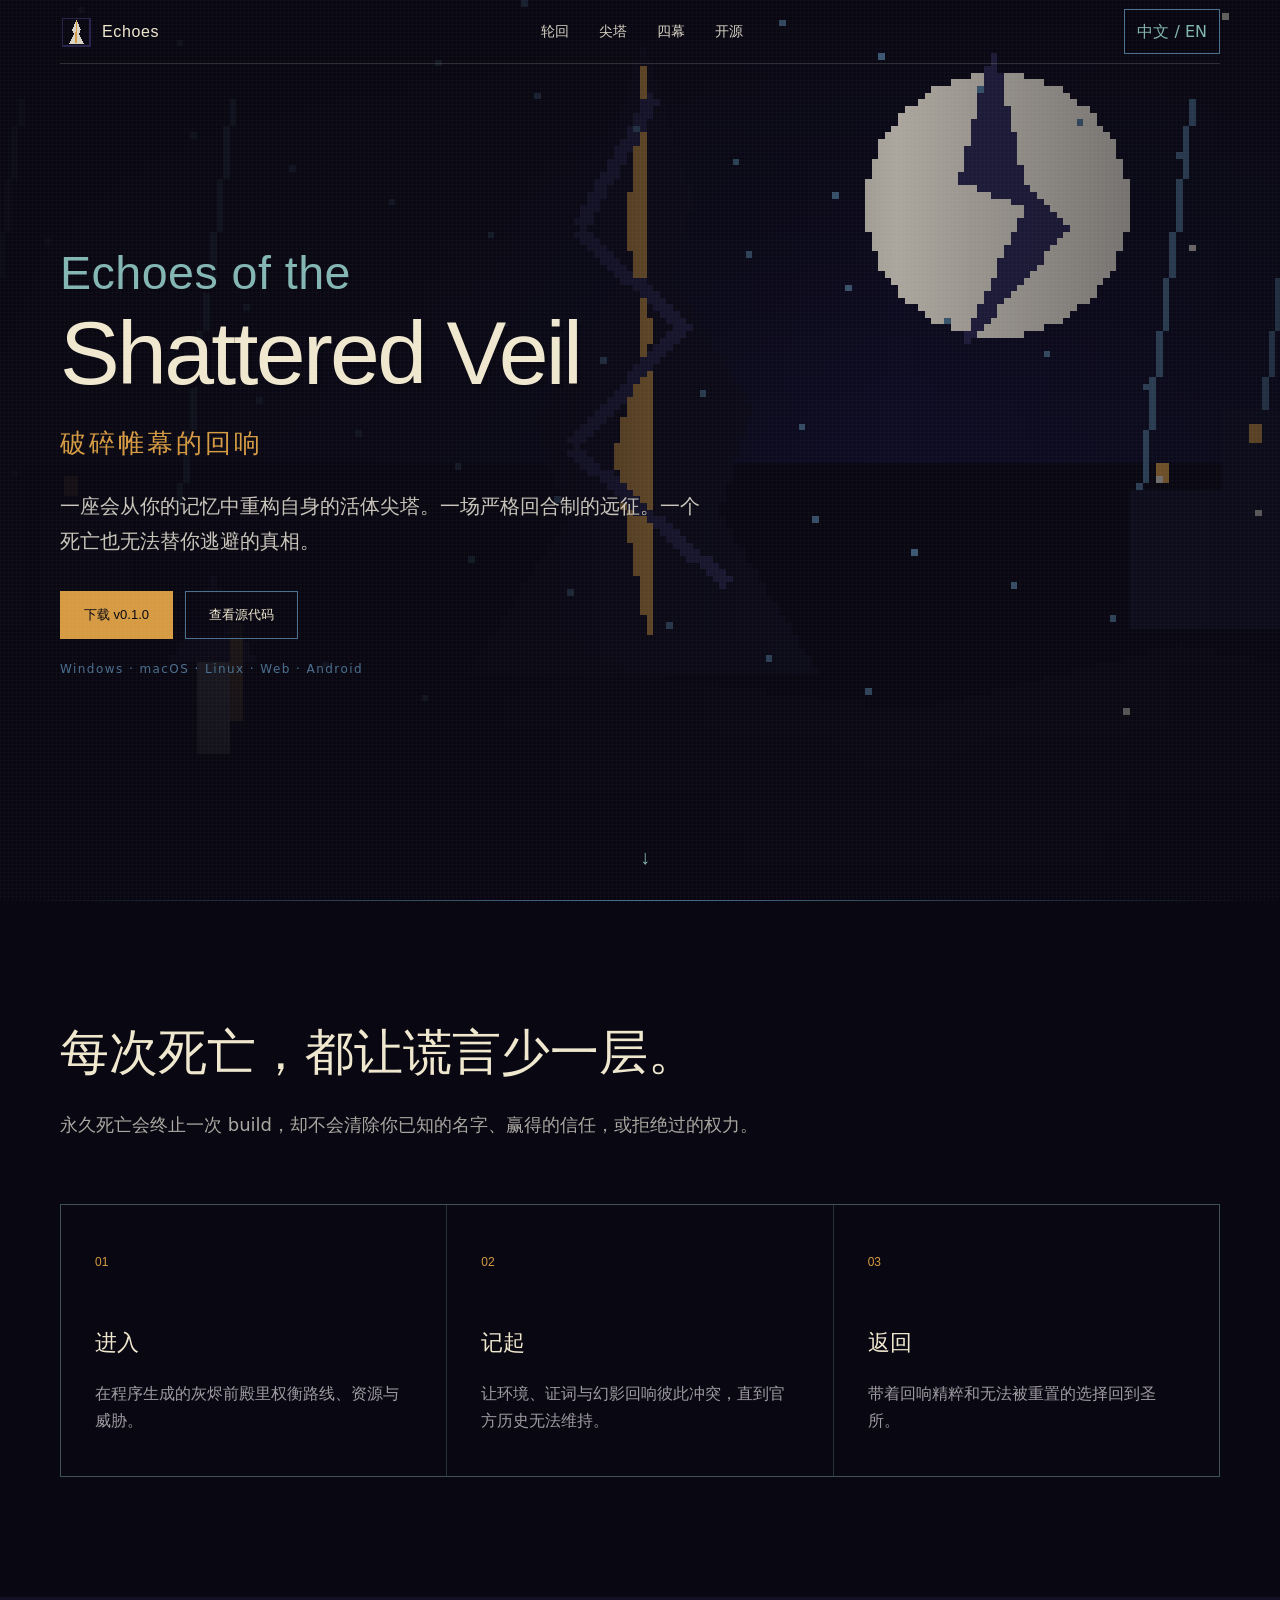
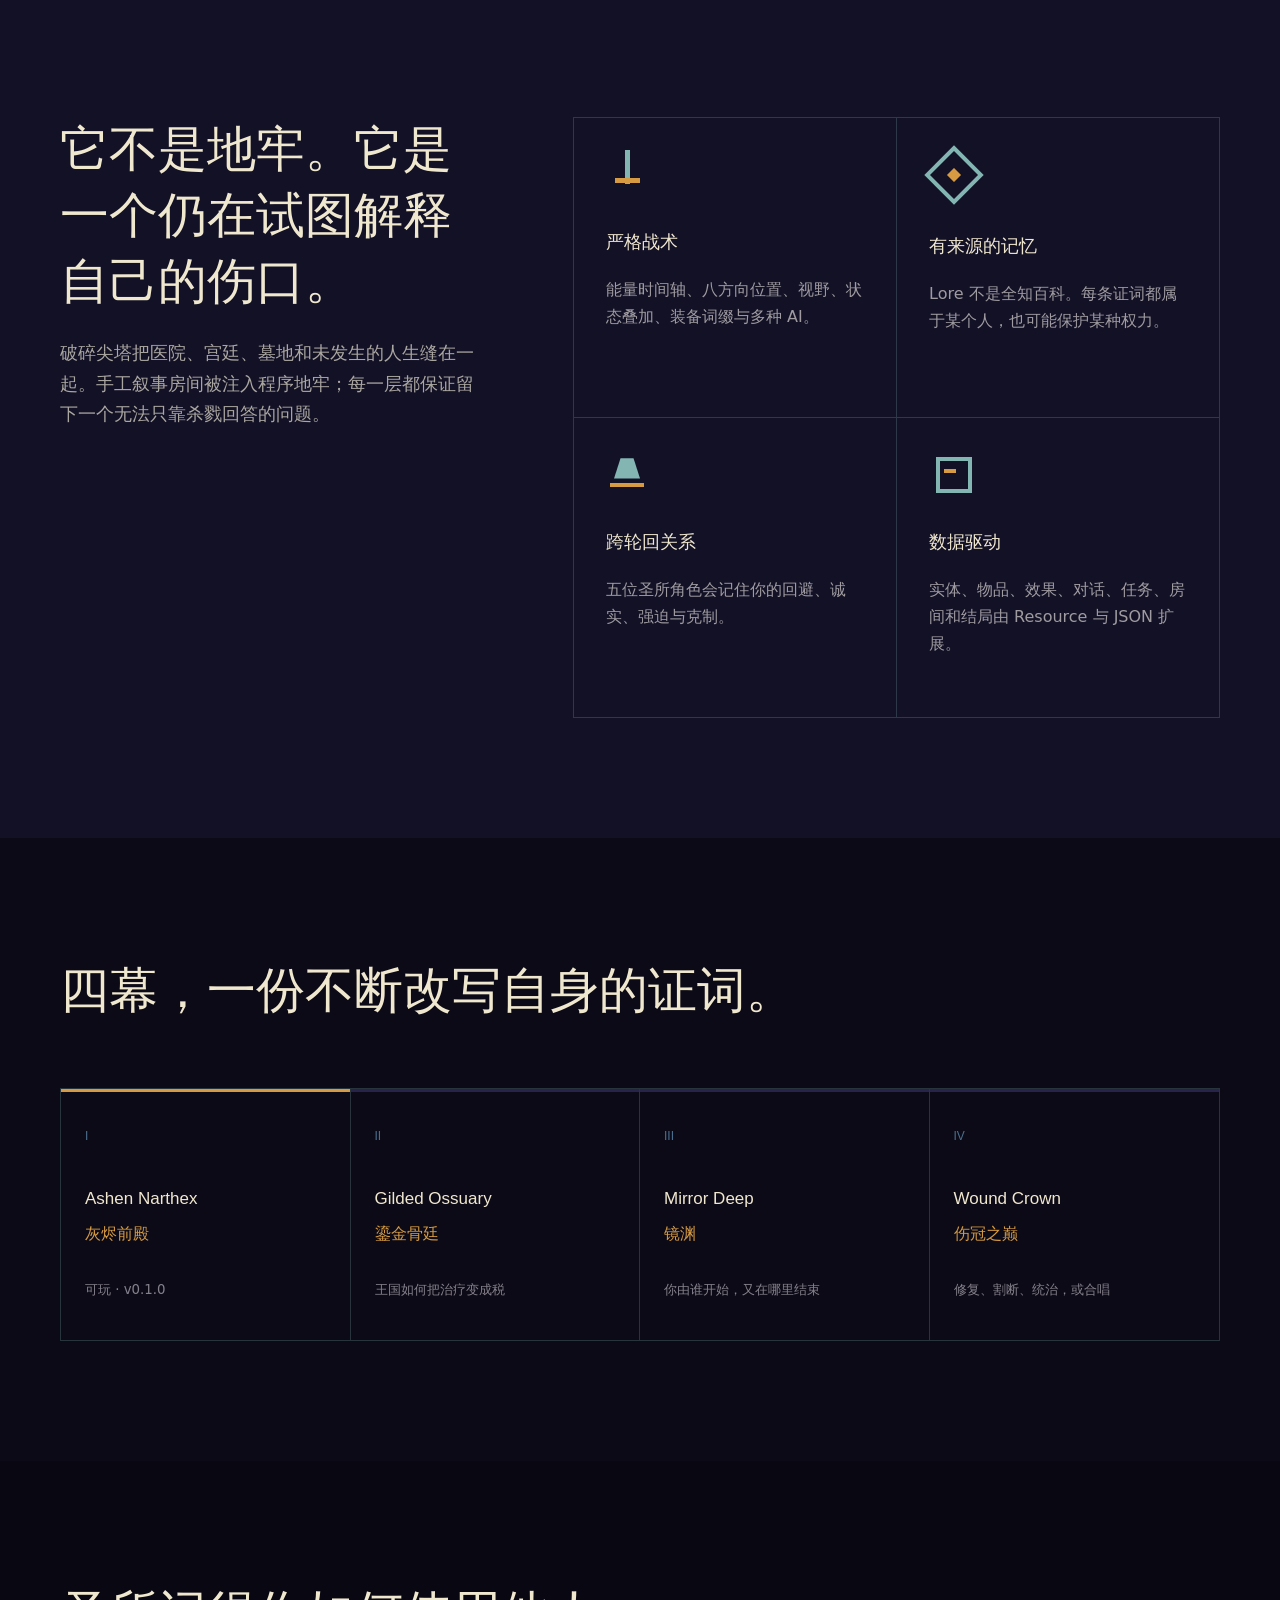
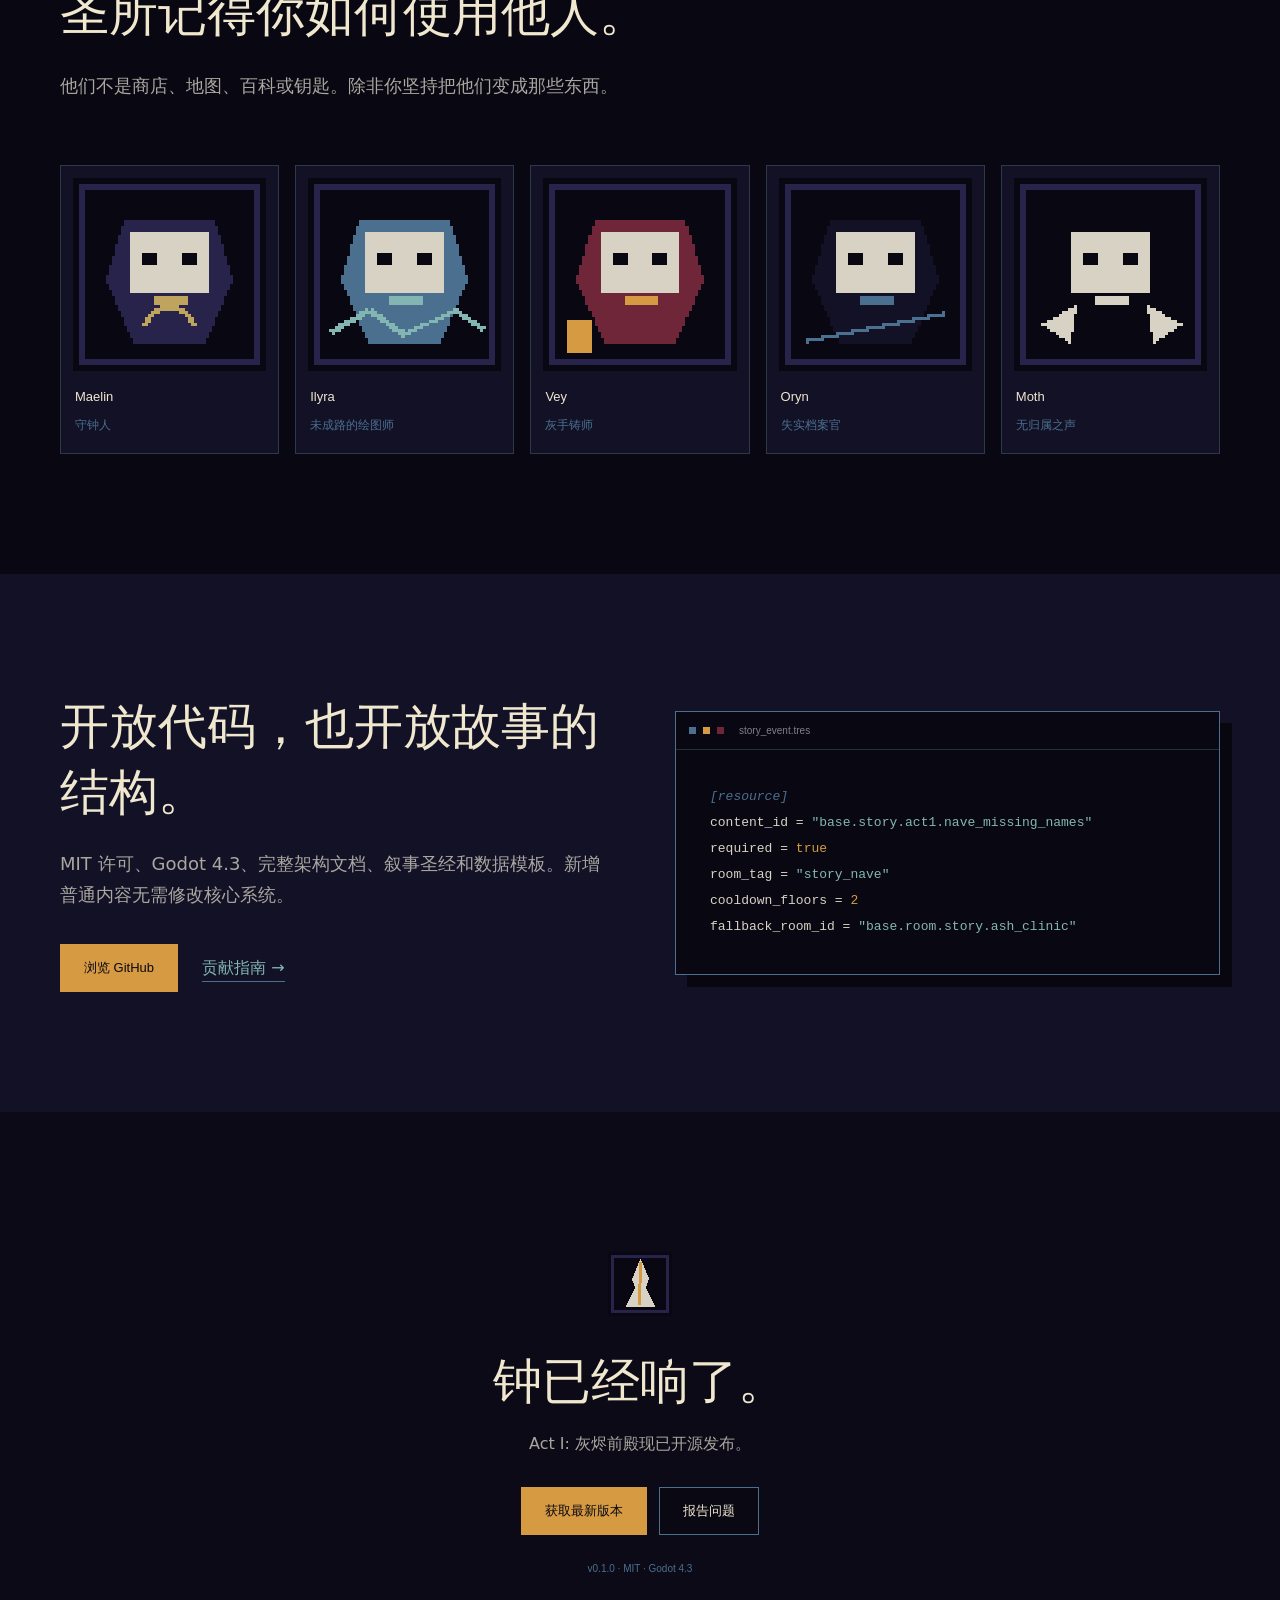
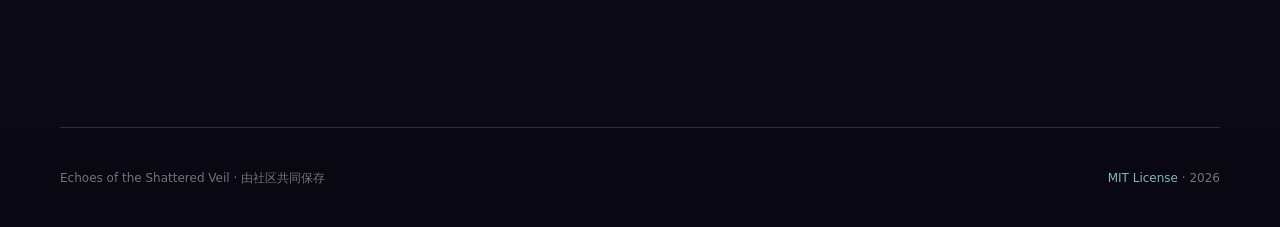
==== site/index.html @ bda32d93 "feat: add bilingual promotional GitHub Pages site" ====
<!doctype html>
<html lang="zh-CN">
<head>
  <meta charset="utf-8">
  <meta name="viewport" content="width=device-width, initial-scale=1">
  <meta name="theme-color" content="#090812">
  <meta name="description" content="Echoes of the Shattered Veil is an open-source bilingual narrative roguelike built with Godot 4.3.">
  <meta property="og:title" content="Echoes of the Shattered Veil">
  <meta property="og:description" content="Descend. Remember. Choose who owns the truth.">
  <meta property="og:image" content="assets/shattered_spire_panorama.png">
  <meta property="og:type" content="website">
  <title>Echoes of the Shattered Veil · 破碎帷幕的回响</title>
  <link rel="icon" href="assets/game_icon.png">
  <link rel="stylesheet" href="styles.css">
  <script defer src="site.js"></script>
</head>
<body>
  <a class="skip-link" href="#main" data-zh="跳到主要内容" data-en="Skip to content">跳到主要内容</a>
  <header class="site-header">
    <a class="brand" href="#top" aria-label="Echoes of the Shattered Veil home">
      <img src="assets/game_icon.png" width="32" height="32" alt="">
      <span>Echoes</span>
    </a>
    <nav aria-label="Primary navigation">
      <a href="#loop" data-zh="轮回" data-en="The loop">轮回</a>
      <a href="#world" data-zh="尖塔" data-en="The Spire">尖塔</a>
      <a href="#roadmap" data-zh="四幕" data-en="Four Acts">四幕</a>
      <a href="#open-source" data-zh="开源" data-en="Open source">开源</a>
    </nav>
    <button class="language-toggle" type="button" aria-label="Switch language">中文 / EN</button>
  </header>

  <main id="main">
    <section class="hero" id="top">
      <div class="hero-art" aria-hidden="true">
        <img src="assets/shattered_spire_panorama.png" alt="" width="960" height="544">
      </div>
      <div class="hero-shade"></div>
      <div class="hero-content">
        <h1><span>Echoes of the</span> Shattered Veil</h1>
        <p class="chinese-title">破碎帷幕的回响</p>
        <p class="hero-copy" data-zh="一座会从你的记忆中重构自身的活体尖塔。一场严格回合制的远征。一个死亡也无法替你逃避的真相。" data-en="A living tower rebuilt from your memories. A strict turn-based descent. A truth even death cannot let you escape.">一座会从你的记忆中重构自身的活体尖塔。一场严格回合制的远征。一个死亡也无法替你逃避的真相。</p>
        <div class="hero-actions">
          <a class="button primary" href="https://github.com/emptysuns/echoes-of-the-shattered-veil/releases/latest" data-zh="下载 v0.1.0" data-en="Download v0.1.0">下载 v0.1.0</a>
          <a class="button secondary" href="https://github.com/emptysuns/echoes-of-the-shattered-veil" data-zh="查看源代码" data-en="View source">查看源代码</a>
        </div>
        <p class="platforms" data-zh="Windows · macOS · Linux · Web · Android" data-en="Windows · macOS · Linux · Web · Android">Windows · macOS · Linux · Web · Android</p>
      </div>
      <a class="scroll-cue" href="#loop" aria-label="Continue to The Loop">↓</a>
    </section>

    <section class="loop section" id="loop">
      <div class="section-heading">
        <h2 data-zh="每次死亡，都让谎言少一层。" data-en="Every death leaves the lie one layer thinner.">每次死亡，都让谎言少一层。</h2>
        <p data-zh="永久死亡会终止一次 build，却不会清除你已知的名字、赢得的信任，或拒绝过的权力。" data-en="Permadeath ends a build—not the names you learned, the trust you earned, or the power you refused.">永久死亡会终止一次 build，却不会清除你已知的名字、赢得的信任，或拒绝过的权力。</p>
      </div>
      <ol class="loop-steps">
        <li><span class="step-number">01</span><h3 data-zh="进入" data-en="Descend">进入</h3><p data-zh="在程序生成的灰烬前殿里权衡路线、资源与威胁。" data-en="Read routes, resources, and threats across a procedural Ashen Narthex.">在程序生成的灰烬前殿里权衡路线、资源与威胁。</p></li>
        <li><span class="step-number">02</span><h3 data-zh="记起" data-en="Remember">记起</h3><p data-zh="让环境、证词与幻影回响彼此冲突，直到官方历史无法维持。" data-en="Set places, testimony, and Phantom Echoes against one another until the official history breaks.">让环境、证词与幻影回响彼此冲突，直到官方历史无法维持。</p></li>
        <li><span class="step-number">03</span><h3 data-zh="返回" data-en="Return">返回</h3><p data-zh="带着回响精粹和无法被重置的选择回到圣所。" data-en="Return to the Sanctum with Echo Essence—and choices no reset can erase.">带着回响精粹和无法被重置的选择回到圣所。</p></li>
      </ol>
    </section>

    <section class="world section" id="world">
      <div class="world-copy">
        <h2 data-zh="它不是地牢。它是一个仍在试图解释自己的伤口。" data-en="It is not a dungeon. It is a wound still trying to explain itself.">它不是地牢。它是一个仍在试图解释自己的伤口。</h2>
        <p data-zh="破碎尖塔把医院、宫廷、墓地和未发生的人生缝在一起。手工叙事房间被注入程序地牢；每一层都保证留下一个无法只靠杀戮回答的问题。" data-en="The Shattered Spire stitches clinics, palaces, graves, and unlived lives together. Handcrafted story rooms enter procedural floors; every level leaves a question violence alone cannot answer.">破碎尖塔把医院、宫廷、墓地和未发生的人生缝在一起。手工叙事房间被注入程序地牢；每一层都保证留下一个无法只靠杀戮回答的问题。</p>
      </div>
      <div class="feature-grid">
        <article><div class="feature-icon blade"></div><h3 data-zh="严格战术" data-en="Strict tactics">严格战术</h3><p data-zh="能量时间轴、八方向位置、视野、状态叠加、装备词缀与多种 AI。" data-en="Energy timeline, eight-way positioning, FOV, stacked statuses, affixes, and distinct AI.">能量时间轴、八方向位置、视野、状态叠加、装备词缀与多种 AI。</p></article>
        <article><div class="feature-icon eye"></div><h3 data-zh="有来源的记忆" data-en="Situated memory">有来源的记忆</h3><p data-zh="Lore 不是全知百科。每条证词都属于某个人，也可能保护某种权力。" data-en="Lore is never omniscient. Every testimony belongs to someone—and may protect a form of power.">Lore 不是全知百科。每条证词都属于某个人，也可能保护某种权力。</p></article>
        <article><div class="feature-icon bell"></div><h3 data-zh="跨轮回关系" data-en="Relationships across death">跨轮回关系</h3><p data-zh="五位圣所角色会记住你的回避、诚实、强迫与克制。" data-en="Five Sanctum characters remember your evasions, honesty, coercion, and restraint.">五位圣所角色会记住你的回避、诚实、强迫与克制。</p></article>
        <article><div class="feature-icon code"></div><h3 data-zh="数据驱动" data-en="Data driven">数据驱动</h3><p data-zh="实体、物品、效果、对话、任务、房间和结局由 Resource 与 JSON 扩展。" data-en="Entities, items, effects, dialogue, quests, rooms, and endings extend through Resources and JSON.">实体、物品、效果、对话、任务、房间和结局由 Resource 与 JSON 扩展。</p></article>
      </div>
    </section>

    <section class="roadmap section" id="roadmap">
      <div class="section-heading narrow">
        <h2 data-zh="四幕，一份不断改写自身的证词。" data-en="Four Acts. One testimony that keeps revising itself.">四幕，一份不断改写自身的证词。</h2>
      </div>
      <div class="acts">
        <article class="active"><span>I</span><h3>Ashen Narthex</h3><p>灰烬前殿</p><small data-zh="可玩 · v0.1.0" data-en="Playable · v0.1.0">可玩 · v0.1.0</small></article>
        <article><span>II</span><h3>Gilded Ossuary</h3><p>鎏金骨廷</p><small data-zh="王国如何把治疗变成税" data-en="When healing became a tax">王国如何把治疗变成税</small></article>
        <article><span>III</span><h3>Mirror Deep</h3><p>镜渊</p><small data-zh="你由谁开始，又在哪里结束" data-en="Where your source ends—and you begin">你由谁开始，又在哪里结束</small></article>
        <article><span>IV</span><h3>Wound Crown</h3><p>伤冠之巅</p><small data-zh="修复、割断、统治，或合唱" data-en="Mend, sever, rule, or become a chorus">修复、割断、统治，或合唱</small></article>
      </div>
    </section>

    <section class="cast section" aria-labelledby="cast-title">
      <div class="section-heading narrow">
        <h2 id="cast-title" data-zh="圣所记得你如何使用他人。" data-en="The Sanctum remembers how you used people.">圣所记得你如何使用他人。</h2>
        <p data-zh="他们不是商店、地图、百科或钥匙。除非你坚持把他们变成那些东西。" data-en="They are not a shop, a map, a codex, or a key—unless you insist on making them one.">他们不是商店、地图、百科或钥匙。除非你坚持把他们变成那些东西。</p>
      </div>
      <div class="portraits">
        <figure><img src="assets/maelin.png" width="128" height="128" alt="Maelin pixel portrait"><figcaption>Maelin<small>守钟人</small></figcaption></figure>
        <figure><img src="assets/ilyra.png" width="128" height="128" alt="Ilyra pixel portrait"><figcaption>Ilyra<small>未成路的绘图师</small></figcaption></figure>
        <figure><img src="assets/vey.png" width="128" height="128" alt="Vey Ashhand pixel portrait"><figcaption>Vey<small>灰手铸师</small></figcaption></figure>
        <figure><img src="assets/oryn.png" width="128" height="128" alt="Sister Oryn pixel portrait"><figcaption>Oryn<small>失实档案官</small></figcaption></figure>
        <figure><img src="assets/moth.png" width="128" height="128" alt="Moth pixel portrait"><figcaption>Moth<small>无归属之声</small></figcaption></figure>
      </div>
    </section>

    <section class="open-source section" id="open-source">
      <div class="source-panel">
        <div>
          <h2 data-zh="开放代码，也开放故事的结构。" data-en="Open code. Open story architecture.">开放代码，也开放故事的结构。</h2>
          <p data-zh="MIT 许可、Godot 4.3、完整架构文档、叙事圣经和数据模板。新增普通内容无需修改核心系统。" data-en="MIT licensed. Godot 4.3. Complete architecture, narrative bible, and data templates. Ordinary content additions require no core-system edits.">MIT 许可、Godot 4.3、完整架构文档、叙事圣经和数据模板。新增普通内容无需修改核心系统。</p>
        </div>
        <div class="source-actions">
          <a class="button primary" href="https://github.com/emptysuns/echoes-of-the-shattered-veil" data-zh="浏览 GitHub" data-en="Explore GitHub">浏览 GitHub</a>
          <a class="text-link" href="https://github.com/emptysuns/echoes-of-the-shattered-veil/blob/main/CONTRIBUTING.md" data-zh="贡献指南 →" data-en="Contribution guide →">贡献指南 →</a>
        </div>
      </div>
      <div class="code-window" aria-label="Example data resource">
        <div class="window-bar"><span></span><span></span><span></span><b>story_event.tres</b></div>
        <pre><code><i>[resource]</i>
content_id = <em>"base.story.act1.nave_missing_names"</em>
required = <strong>true</strong>
room_tag = <em>"story_nave"</em>
cooldown_floors = <strong>2</strong>
fallback_room_id = <em>"base.room.story.ash_clinic"</em></code></pre>
      </div>
    </section>

    <section class="download section">
      <img src="assets/game_icon.png" width="64" height="64" alt="">
      <h2 data-zh="钟已经响了。" data-en="The bell has already rung.">钟已经响了。</h2>
      <p data-zh="Act I: 灰烬前殿现已开源发布。" data-en="Act I: Ashen Narthex is available now as an open-source release.">Act I: 灰烬前殿现已开源发布。</p>
      <div class="hero-actions centered">
        <a class="button primary" href="https://github.com/emptysuns/echoes-of-the-shattered-veil/releases/latest" data-zh="获取最新版本" data-en="Get the latest release">获取最新版本</a>
        <a class="button secondary" href="https://github.com/emptysuns/echoes-of-the-shattered-veil/issues" data-zh="报告问题" data-en="Report an issue">报告问题</a>
      </div>
      <p class="release-status" aria-live="polite">v0.1.0 · MIT · Godot 4.3</p>
    </section>
  </main>

  <footer>
    <p>Echoes of the Shattered Veil · <span data-zh="由社区共同保存" data-en="kept in memory by its community">由社区共同保存</span></p>
    <p><a href="https://github.com/emptysuns/echoes-of-the-shattered-veil/blob/main/LICENSE">MIT License</a> · <span class="year">2026</span></p>
  </footer>
</body>
</html>
---- site/styles.css ----
@font-face{font-family:ArkPixel;src:url('assets/ark-pixel-12px.ttf') format('truetype');font-display:swap}
:root{--ink:#090812;--deep:#121126;--violet:#27234a;--blue:#4b6f8f;--cyan:#83b6b3;--ash:#d8d2c4;--bone:#f0e7cf;--amber:#d59a42;--blood:#6f2638;--line:rgba(131,182,179,.24);--max:1160px;--pixel:ArkPixel,"Noto Sans SC",sans-serif}
*{box-sizing:border-box}html{scroll-behavior:smooth;background:var(--ink)}body{margin:0;color:var(--ash);background:var(--ink);font-family:system-ui,-apple-system,"Segoe UI","Noto Sans SC",sans-serif;line-height:1.7;overflow-x:hidden}body:before{content:"";position:fixed;inset:0;pointer-events:none;z-index:20;background-image:linear-gradient(rgba(255,255,255,.018) 1px,transparent 1px),linear-gradient(90deg,rgba(255,255,255,.018) 1px,transparent 1px);background-size:4px 4px;mix-blend-mode:screen}.skip-link{position:fixed;left:12px;top:-60px;z-index:100;background:var(--amber);color:var(--ink);padding:10px 16px}.skip-link:focus{top:12px}a{color:inherit;text-decoration:none}button,a{font:inherit}.site-header{height:64px;position:absolute;z-index:10;top:0;left:50%;transform:translateX(-50%);width:min(calc(100% - 48px),var(--max));display:flex;align-items:center;justify-content:space-between;border-bottom:1px solid rgba(216,210,196,.18)}.brand{display:flex;align-items:center;gap:10px;font-family:var(--pixel);font-size:16px;letter-spacing:.04em;color:var(--bone)}.brand img{image-rendering:pixelated}.site-header nav{display:flex;gap:30px;font-size:14px}.site-header nav a{color:var(--ash);transition:color .15s}.site-header nav a:hover,.site-header nav a:focus-visible{color:var(--cyan)}.language-toggle{border:1px solid var(--blue);background:rgba(9,8,18,.65);color:var(--cyan);padding:8px 12px;cursor:pointer}.language-toggle:hover,.language-toggle:focus-visible{border-color:var(--amber);color:var(--bone)}
.hero{min-height:760px;height:100svh;max-height:980px;position:relative;display:grid;align-items:center;overflow:hidden;background:var(--ink)}.hero-art,.hero-shade{position:absolute;inset:0}.hero-art img{width:100%;height:100%;object-fit:cover;image-rendering:pixelated}.hero-shade{background:linear-gradient(90deg,rgba(9,8,18,.97) 0%,rgba(9,8,18,.84) 38%,rgba(9,8,18,.22) 70%,rgba(9,8,18,.64) 100%),linear-gradient(0deg,var(--ink) 0%,transparent 30%)}.hero-content{position:relative;z-index:2;width:min(calc(100% - 48px),var(--max));margin:40px auto 0}.hero h1{font-family:var(--pixel);font-weight:400;font-size:clamp(42px,7vw,90px);line-height:1.05;max-width:870px;color:var(--bone);margin:0;letter-spacing:-.03em;text-shadow:4px 4px 0 var(--ink)}.hero h1 span{display:block;color:var(--cyan);font-size:.52em;letter-spacing:.01em;margin-bottom:8px}.chinese-title{font-family:var(--pixel);font-size:clamp(18px,2vw,28px);color:var(--amber);letter-spacing:.12em;margin:22px 0}.hero-copy{font-size:clamp(17px,1.6vw,22px);line-height:1.7;max-width:650px;color:#c8c4ba;margin:24px 0 32px}.hero-actions{display:flex;flex-wrap:wrap;gap:12px}.button{display:inline-flex;min-height:48px;align-items:center;justify-content:center;padding:0 23px;border:1px solid var(--blue);font-family:var(--pixel);font-size:13px;transition:transform .15s,background .15s,color .15s}.button:hover,.button:focus-visible{transform:translate(-2px,-2px);box-shadow:3px 3px 0 var(--blue)}.button.primary{background:var(--amber);border-color:var(--amber);color:var(--ink)}.button.secondary{background:rgba(9,8,18,.72);color:var(--bone)}.platforms{font-size:12px;letter-spacing:.12em;color:var(--blue);margin-top:20px}.scroll-cue{position:absolute;z-index:3;bottom:26px;left:50%;color:var(--cyan);font-family:var(--pixel);font-size:20px;animation:bob 1.7s steps(2,end) infinite}@keyframes bob{50%{transform:translateY(7px)}}
.section{padding:120px max(24px,calc((100% - var(--max))/2));position:relative}.section-heading{max-width:850px;margin-bottom:64px}.section-heading.narrow{max-width:760px}.section-heading h2,.world-copy h2,.source-panel h2,.download h2{font-family:var(--pixel);font-weight:400;color:var(--bone);font-size:clamp(27px,3.8vw,50px);line-height:1.35;margin:0 0 24px}.section-heading p,.world-copy p,.source-panel p{font-size:18px;color:#aaa6a0;max-width:720px}.loop{background:var(--ink)}.loop:before{content:"";position:absolute;left:0;top:0;width:100%;height:1px;background:linear-gradient(90deg,transparent,var(--blue),transparent)}.loop-steps{list-style:none;margin:0;padding:0;display:grid;grid-template-columns:repeat(3,1fr);gap:1px;background:var(--line);border:1px solid var(--line)}.loop-steps li{background:var(--ink);padding:42px 34px;min-height:270px}.step-number{font-family:var(--pixel);font-size:12px;color:var(--amber)}.loop-steps h3,.feature-grid h3{font-family:var(--pixel);font-weight:400;color:var(--bone);font-size:22px;margin:50px 0 18px}.loop-steps p,.feature-grid p{color:#9f9ba0;margin:0}.world{background:var(--deep);display:grid;grid-template-columns:.85fr 1.3fr;gap:90px;align-items:start}.world-copy{position:sticky;top:100px}.feature-grid{display:grid;grid-template-columns:1fr 1fr;border-top:1px solid var(--line);border-left:1px solid var(--line)}.feature-grid article{min-height:300px;padding:32px;border-right:1px solid var(--line);border-bottom:1px solid var(--line)}.feature-grid h3{margin-top:35px;font-size:18px}.feature-icon{width:42px;height:42px;position:relative;image-rendering:pixelated}.feature-icon:before,.feature-icon:after{content:"";position:absolute;background:var(--cyan)}.feature-icon.blade:before{width:5px;height:34px;left:19px;top:0}.feature-icon.blade:after{width:25px;height:5px;left:9px;top:28px;background:var(--amber)}.feature-icon.eye{border:4px solid var(--cyan);transform:rotate(45deg);margin:4px}.feature-icon.eye:before{width:10px;height:10px;left:12px;top:12px;background:var(--amber)}.feature-icon.bell:before{width:26px;height:24px;left:8px;top:8px;clip-path:polygon(25% 0,75% 0,100% 85%,0 85%)}.feature-icon.bell:after{width:34px;height:4px;left:4px;top:33px;background:var(--amber)}.feature-icon.code:before{width:28px;height:28px;left:7px;top:7px;border:4px solid var(--cyan);background:transparent}.feature-icon.code:after{width:12px;height:4px;left:15px;top:19px;background:var(--amber)}
.roadmap{background:#0c0a16}.acts{display:grid;grid-template-columns:repeat(4,1fr);border:1px solid var(--line)}.acts article{padding:32px 24px 38px;min-height:230px;border-right:1px solid var(--line);position:relative}.acts article:last-child{border-right:0}.acts article:before{content:"";position:absolute;left:0;right:0;top:0;height:3px;background:var(--violet)}.acts article.active:before{background:var(--amber)}.acts span{font-family:var(--pixel);color:var(--blue);font-size:12px}.acts h3{font-family:var(--pixel);font-weight:400;font-size:17px;line-height:1.5;color:var(--bone);margin:38px 0 8px}.acts p{color:var(--amber);margin:0 0 28px}.acts small{color:#85818c;line-height:1.6}.cast{background:var(--ink)}.portraits{display:grid;grid-template-columns:repeat(5,1fr);gap:16px}.portraits figure{margin:0;border:1px solid var(--line);background:var(--deep);padding:12px;transition:transform .15s,border-color .15s}.portraits figure:hover{transform:translateY(-5px);border-color:var(--amber)}.portraits img{width:100%;height:auto;display:block;image-rendering:pixelated}.portraits figcaption{font-family:var(--pixel);font-size:13px;color:var(--bone);padding:15px 2px 5px}.portraits small{display:block;font-family:system-ui,sans-serif;color:var(--blue);margin-top:7px;font-size:12px}.open-source{background:var(--deep);display:grid;grid-template-columns:1fr 1fr;gap:70px;align-items:center}.source-panel p{max-width:560px}.source-actions{display:flex;align-items:center;gap:24px;margin-top:34px}.text-link{color:var(--cyan);border-bottom:1px solid var(--blue)}.code-window{border:1px solid var(--blue);background:var(--ink);box-shadow:12px 12px 0 #080710;overflow:hidden}.window-bar{height:38px;border-bottom:1px solid var(--line);display:flex;align-items:center;gap:7px;padding:0 13px}.window-bar span{width:7px;height:7px;background:var(--blue)}.window-bar span:nth-child(2){background:var(--amber)}.window-bar span:nth-child(3){background:var(--blood)}.window-bar b{font-family:var(--pixel);font-size:10px;font-weight:400;margin-left:8px;color:#827f8b}.code-window pre{margin:0;padding:34px;overflow:auto;font-size:13px;line-height:2;color:var(--ash)}.code-window i{color:var(--blue)}.code-window em{color:var(--cyan);font-style:normal}.code-window strong{color:var(--amber);font-weight:400}.download{text-align:center;background:#0c0a16;padding-top:140px;padding-bottom:140px}.download img{image-rendering:pixelated;margin-bottom:24px}.download h2{margin-bottom:12px}.download>p{color:#a9a59f}.hero-actions.centered{justify-content:center;margin-top:30px}.release-status{font-family:var(--pixel);font-size:10px;color:var(--blue)!important;margin-top:25px}footer{width:min(calc(100% - 48px),var(--max));margin:auto;min-height:100px;border-top:1px solid var(--line);display:flex;align-items:center;justify-content:space-between;color:#74717b;font-size:12px}footer a{color:var(--cyan)}
@media(max-width:850px){.site-header{width:calc(100% - 28px)}.site-header nav{display:none}.hero{min-height:700px}.hero-content{width:calc(100% - 36px)}.hero h1{font-size:44px}.hero-shade{background:linear-gradient(90deg,rgba(9,8,18,.96),rgba(9,8,18,.58)),linear-gradient(0deg,var(--ink),transparent 45%)}.section{padding:88px 20px}.loop-steps{grid-template-columns:1fr}.loop-steps li{min-height:210px}.loop-steps h3{margin-top:28px}.world,.open-source{grid-template-columns:1fr;gap:55px}.world-copy{position:static}.acts{grid-template-columns:1fr 1fr}.acts article:nth-child(2){border-right:0}.acts article:nth-child(-n+2){border-bottom:1px solid var(--line)}.portraits{grid-template-columns:repeat(2,1fr)}.portraits figure:last-child{grid-column:1/-1;max-width:240px}.source-actions{align-items:flex-start;flex-direction:column}.code-window pre{padding:22px;font-size:11px}footer{padding:25px 0;align-items:flex-start;gap:15px;flex-direction:column}}
@media(max-width:520px){.site-header{height:56px}.brand span{font-size:13px}.language-toggle{font-size:12px}.hero{min-height:680px}.hero h1{font-size:34px}.hero h1 span{font-size:.48em}.hero-copy{font-size:16px}.hero-actions{flex-direction:column;align-items:stretch}.button{width:100%}.section-heading h2,.world-copy h2,.source-panel h2,.download h2{font-size:25px}.feature-grid{grid-template-columns:1fr}.feature-grid article{min-height:230px}.acts{grid-template-columns:1fr}.acts article{border-right:0!important;border-bottom:1px solid var(--line)}.portraits{gap:8px}.portraits figure{padding:7px}.open-source{padding-left:14px;padding-right:14px}.source-panel{padding:0 6px}footer{width:calc(100% - 32px)}}
@media(prefers-reduced-motion:reduce){html{scroll-behavior:auto}.scroll-cue{animation:none}.button,.portraits figure{transition:none}}
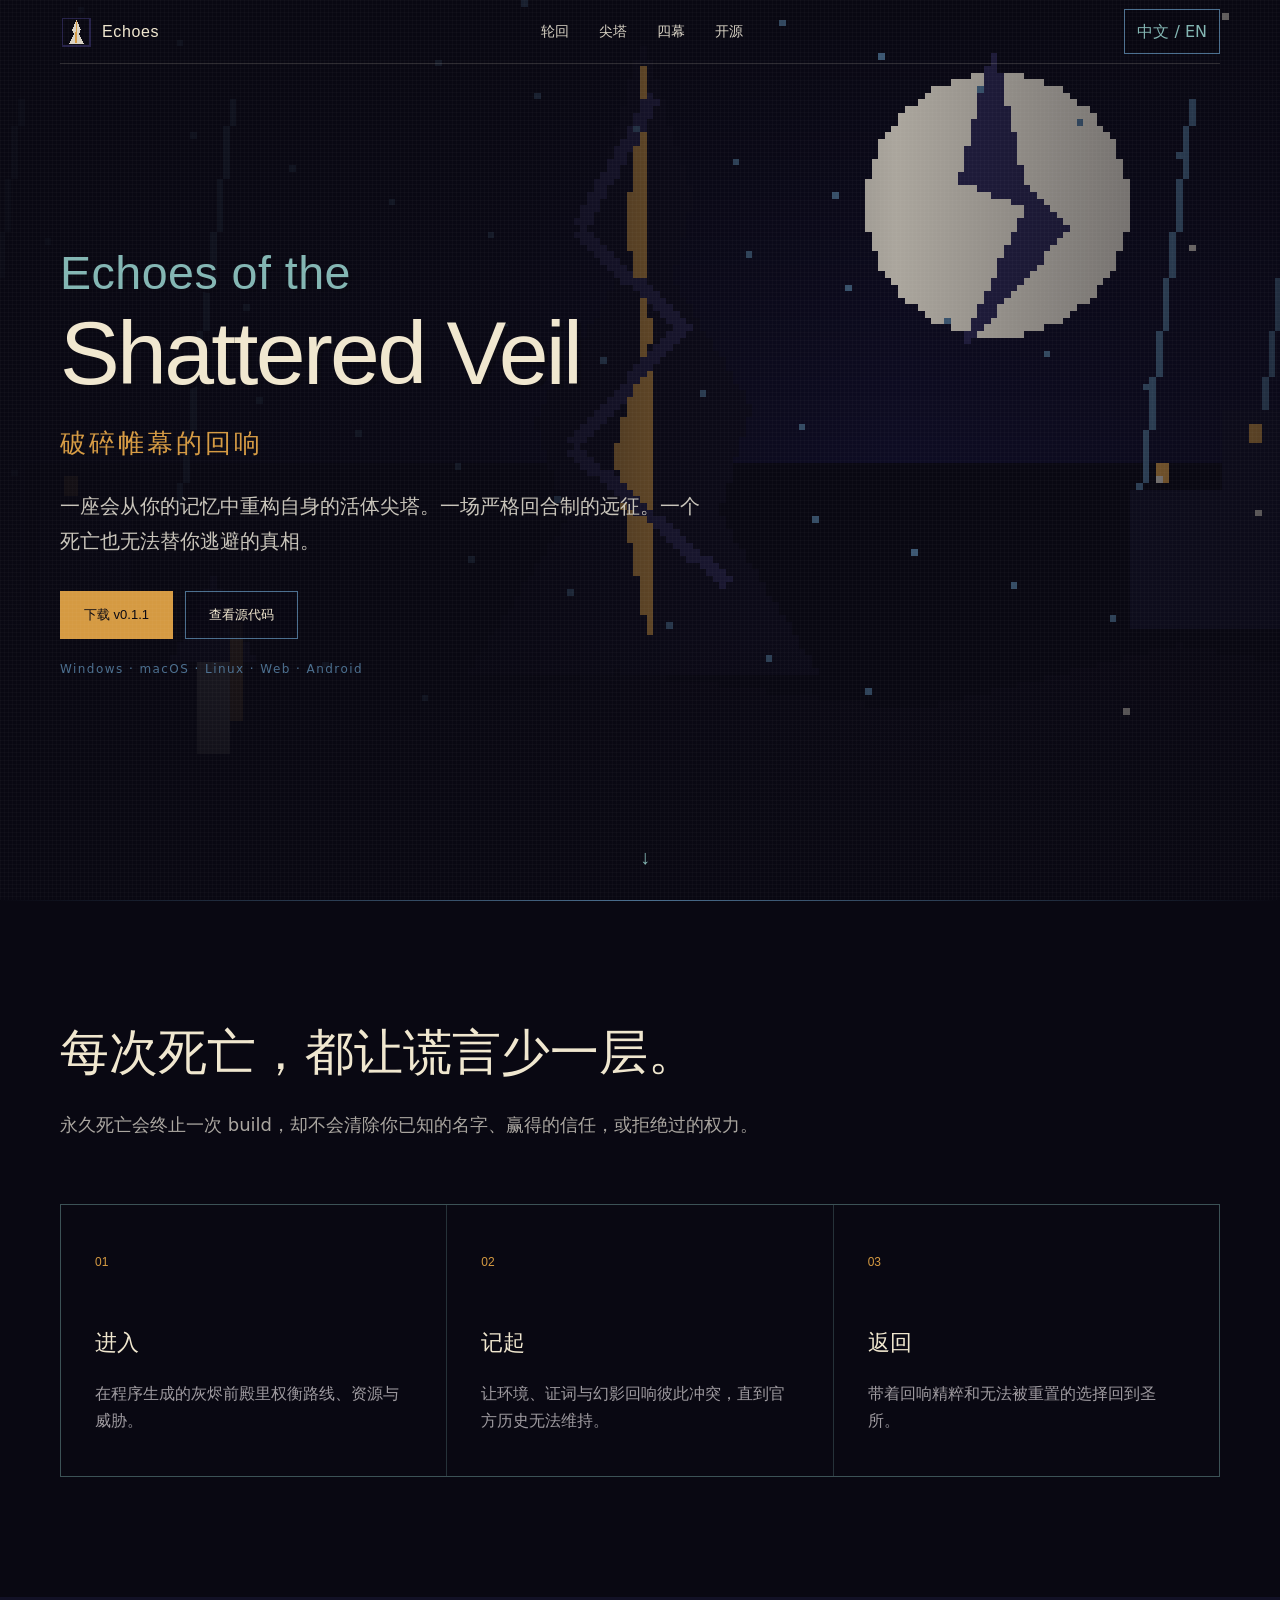
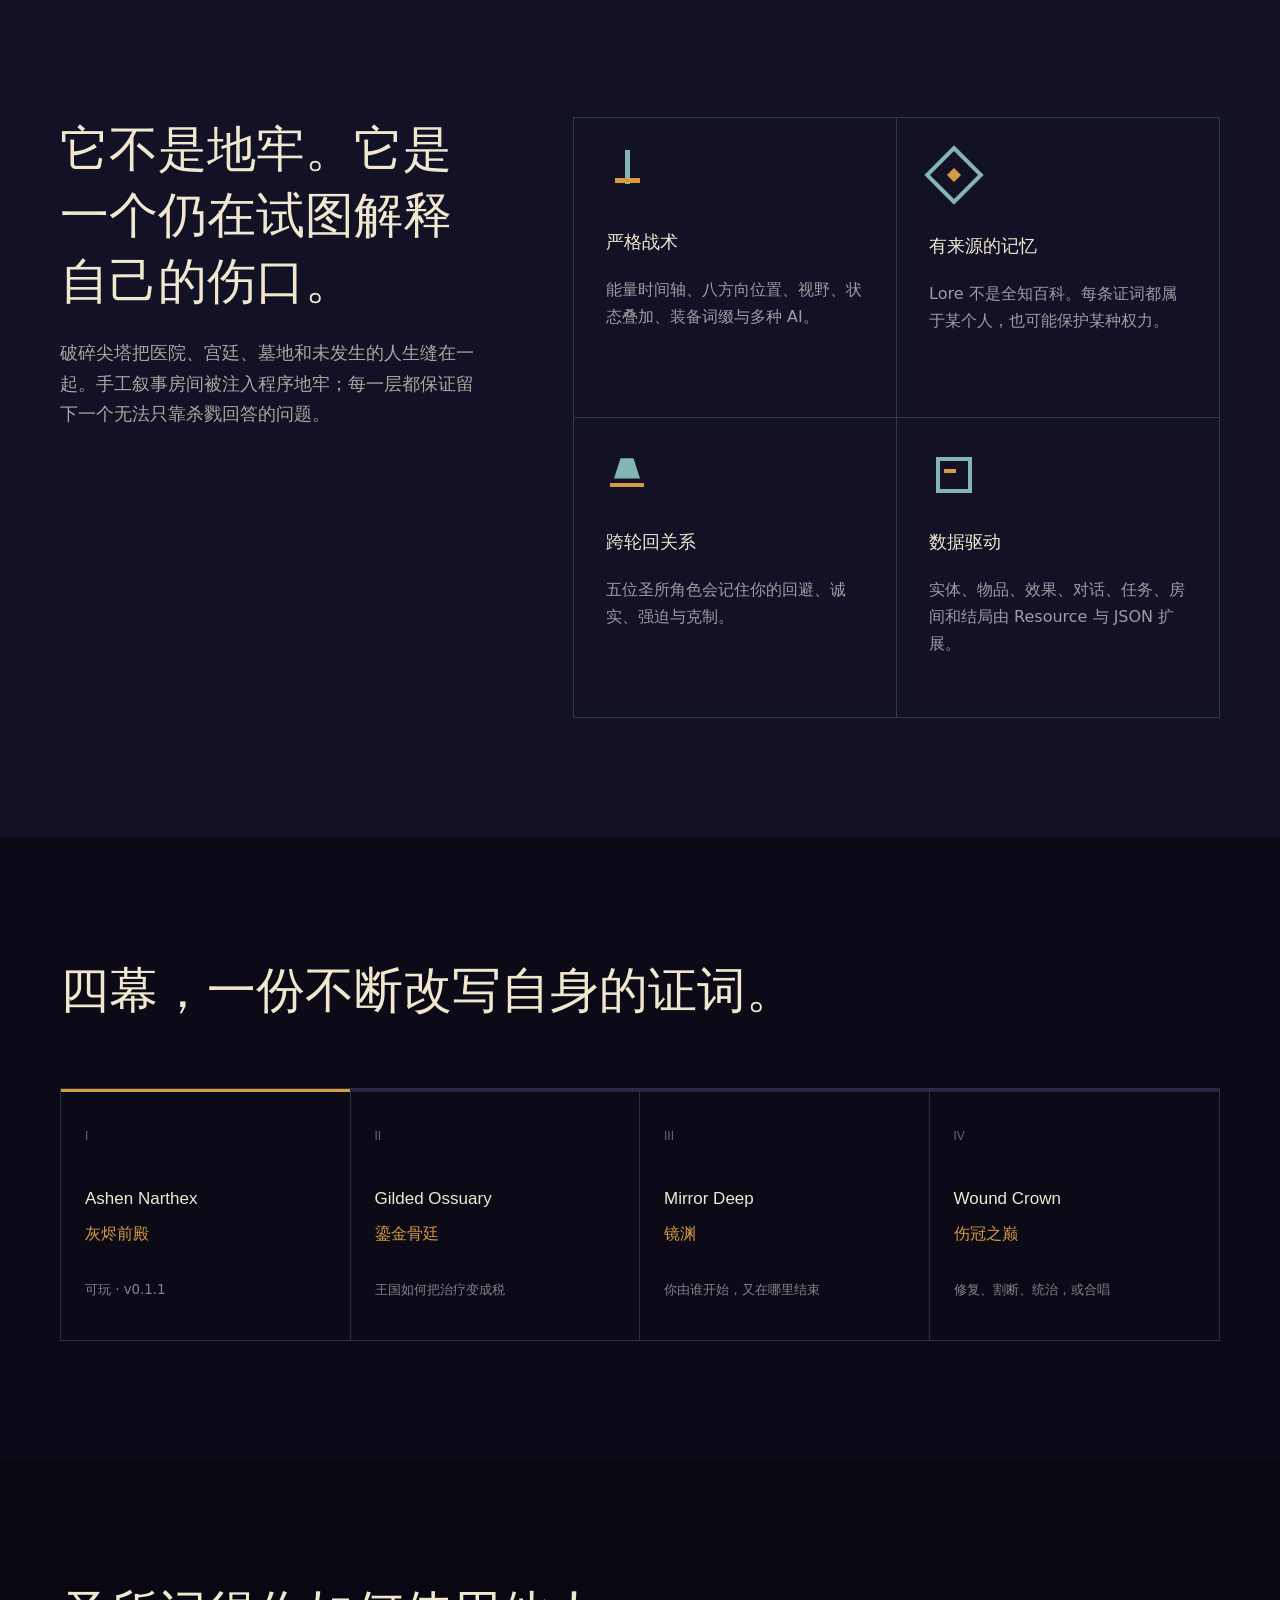
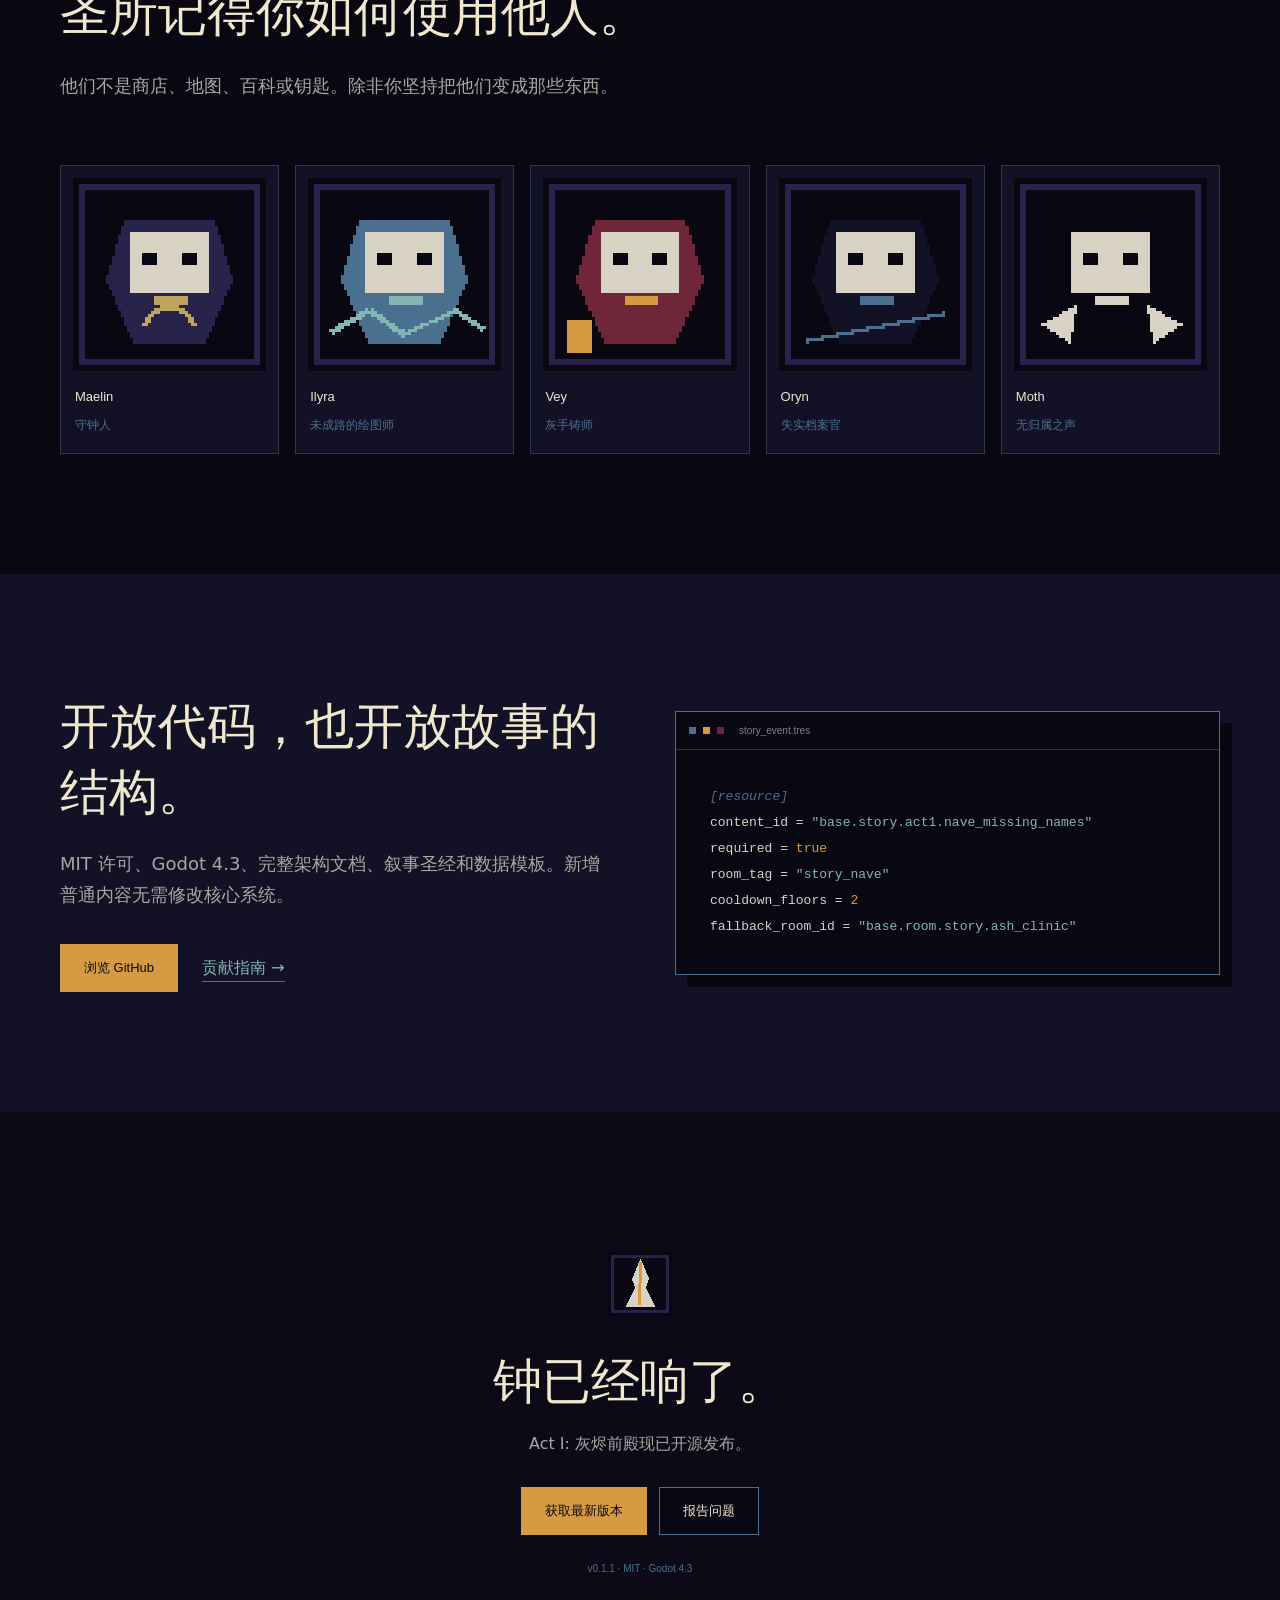
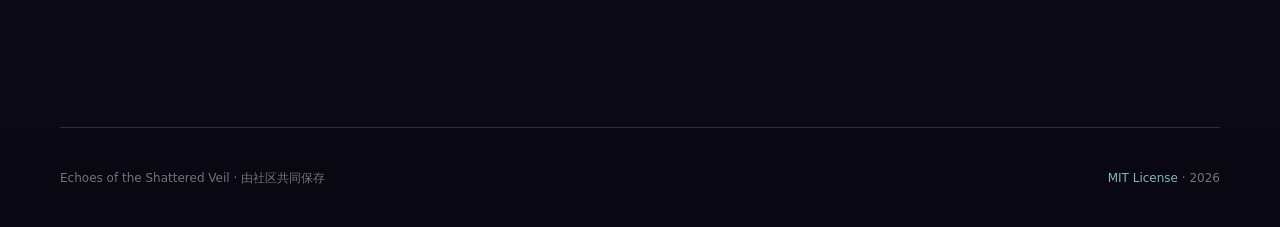
==== commit 2f362a77: "fix: make Android export compatible with built-in templates" ====
--- a/site/index.html
+++ b/site/index.html
@@ -41,7 +41,7 @@
         <p class="chinese-title">破碎帷幕的回响</p>
         <p class="hero-copy" data-zh="一座会从你的记忆中重构自身的活体尖塔。一场严格回合制的远征。一个死亡也无法替你逃避的真相。" data-en="A living tower rebuilt from your memories. A strict turn-based descent. A truth even death cannot let you escape.">一座会从你的记忆中重构自身的活体尖塔。一场严格回合制的远征。一个死亡也无法替你逃避的真相。</p>
         <div class="hero-actions">
-          <a class="button primary" href="https://github.com/emptysuns/echoes-of-the-shattered-veil/releases/latest" data-zh="下载 v0.1.0" data-en="Download v0.1.0">下载 v0.1.0</a>
+          <a class="button primary" href="https://github.com/emptysuns/echoes-of-the-shattered-veil/releases/latest" data-zh="下载 v0.1.1" data-en="Download v0.1.1">下载 v0.1.1</a>
           <a class="button secondary" href="https://github.com/emptysuns/echoes-of-the-shattered-veil" data-zh="查看源代码" data-en="View source">查看源代码</a>
         </div>
         <p class="platforms" data-zh="Windows · macOS · Linux · Web · Android" data-en="Windows · macOS · Linux · Web · Android">Windows · macOS · Linux · Web · Android</p>
@@ -79,7 +79,7 @@
         <h2 data-zh="四幕，一份不断改写自身的证词。" data-en="Four Acts. One testimony that keeps revising itself.">四幕，一份不断改写自身的证词。</h2>
       </div>
       <div class="acts">
-        <article class="active"><span>I</span><h3>Ashen Narthex</h3><p>灰烬前殿</p><small data-zh="可玩 · v0.1.0" data-en="Playable · v0.1.0">可玩 · v0.1.0</small></article>
+        <article class="active"><span>I</span><h3>Ashen Narthex</h3><p>灰烬前殿</p><small data-zh="可玩 · v0.1.1" data-en="Playable · v0.1.1">可玩 · v0.1.1</small></article>
         <article><span>II</span><h3>Gilded Ossuary</h3><p>鎏金骨廷</p><small data-zh="王国如何把治疗变成税" data-en="When healing became a tax">王国如何把治疗变成税</small></article>
         <article><span>III</span><h3>Mirror Deep</h3><p>镜渊</p><small data-zh="你由谁开始，又在哪里结束" data-en="Where your source ends—and you begin">你由谁开始，又在哪里结束</small></article>
         <article><span>IV</span><h3>Wound Crown</h3><p>伤冠之巅</p><small data-zh="修复、割断、统治，或合唱" data-en="Mend, sever, rule, or become a chorus">修复、割断、统治，或合唱</small></article>
@@ -130,7 +130,7 @@
         <a class="button primary" href="https://github.com/emptysuns/echoes-of-the-shattered-veil/releases/latest" data-zh="获取最新版本" data-en="Get the latest release">获取最新版本</a>
         <a class="button secondary" href="https://github.com/emptysuns/echoes-of-the-shattered-veil/issues" data-zh="报告问题" data-en="Report an issue">报告问题</a>
       </div>
-      <p class="release-status" aria-live="polite">v0.1.0 · MIT · Godot 4.3</p>
+      <p class="release-status" aria-live="polite">v0.1.1 · MIT · Godot 4.3</p>
     </section>
   </main>
 
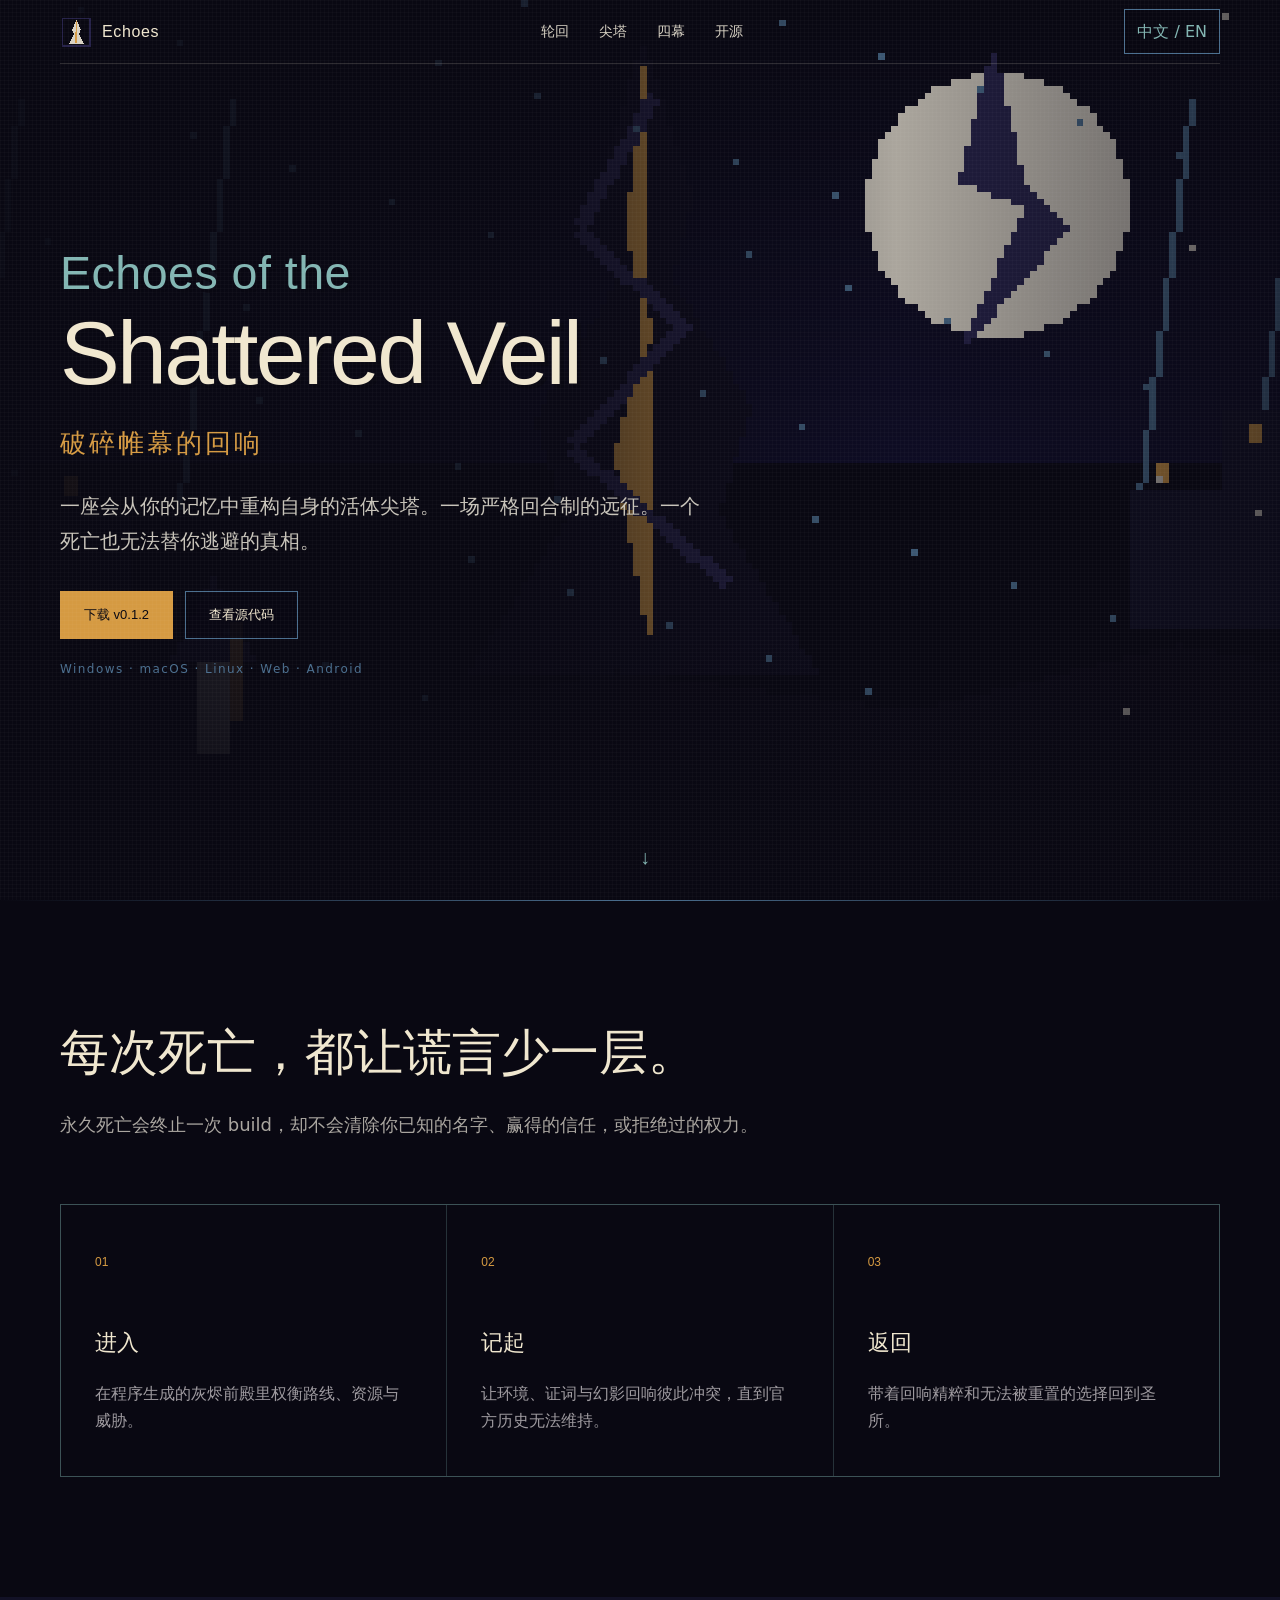
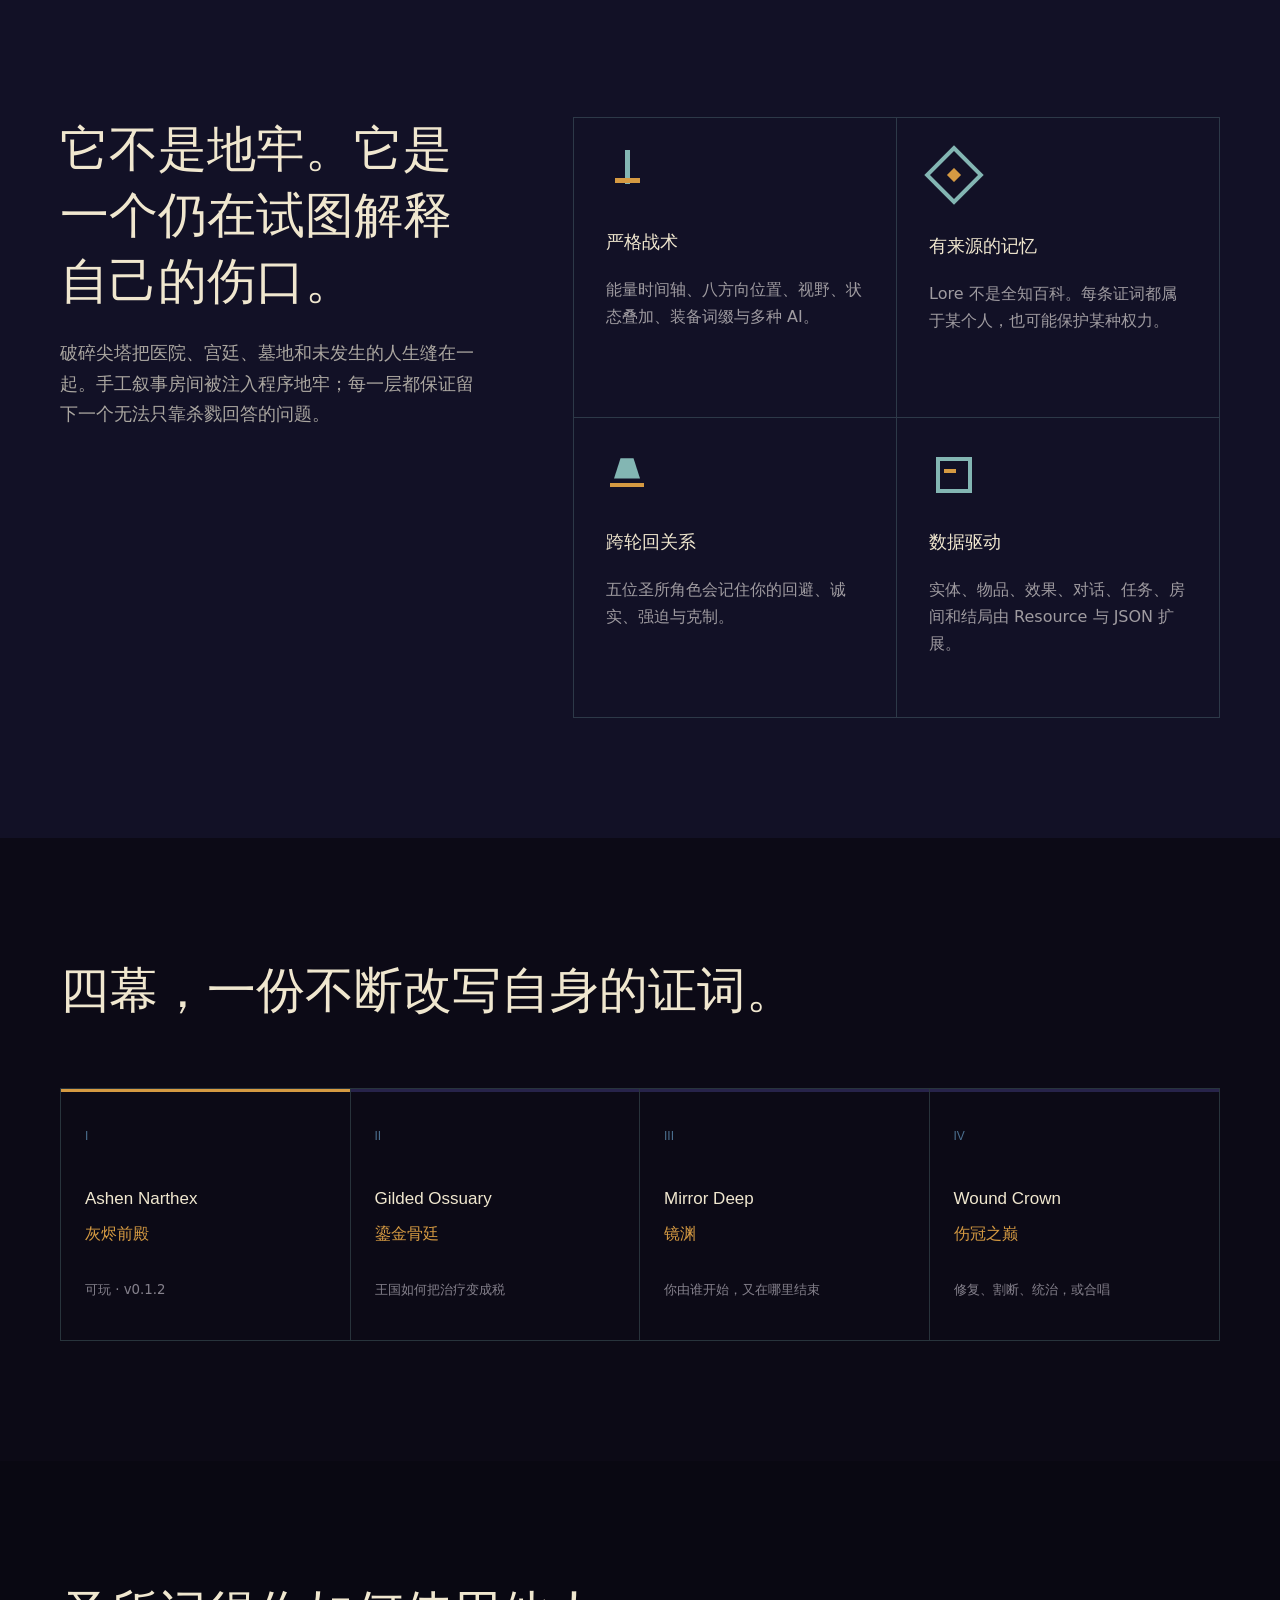
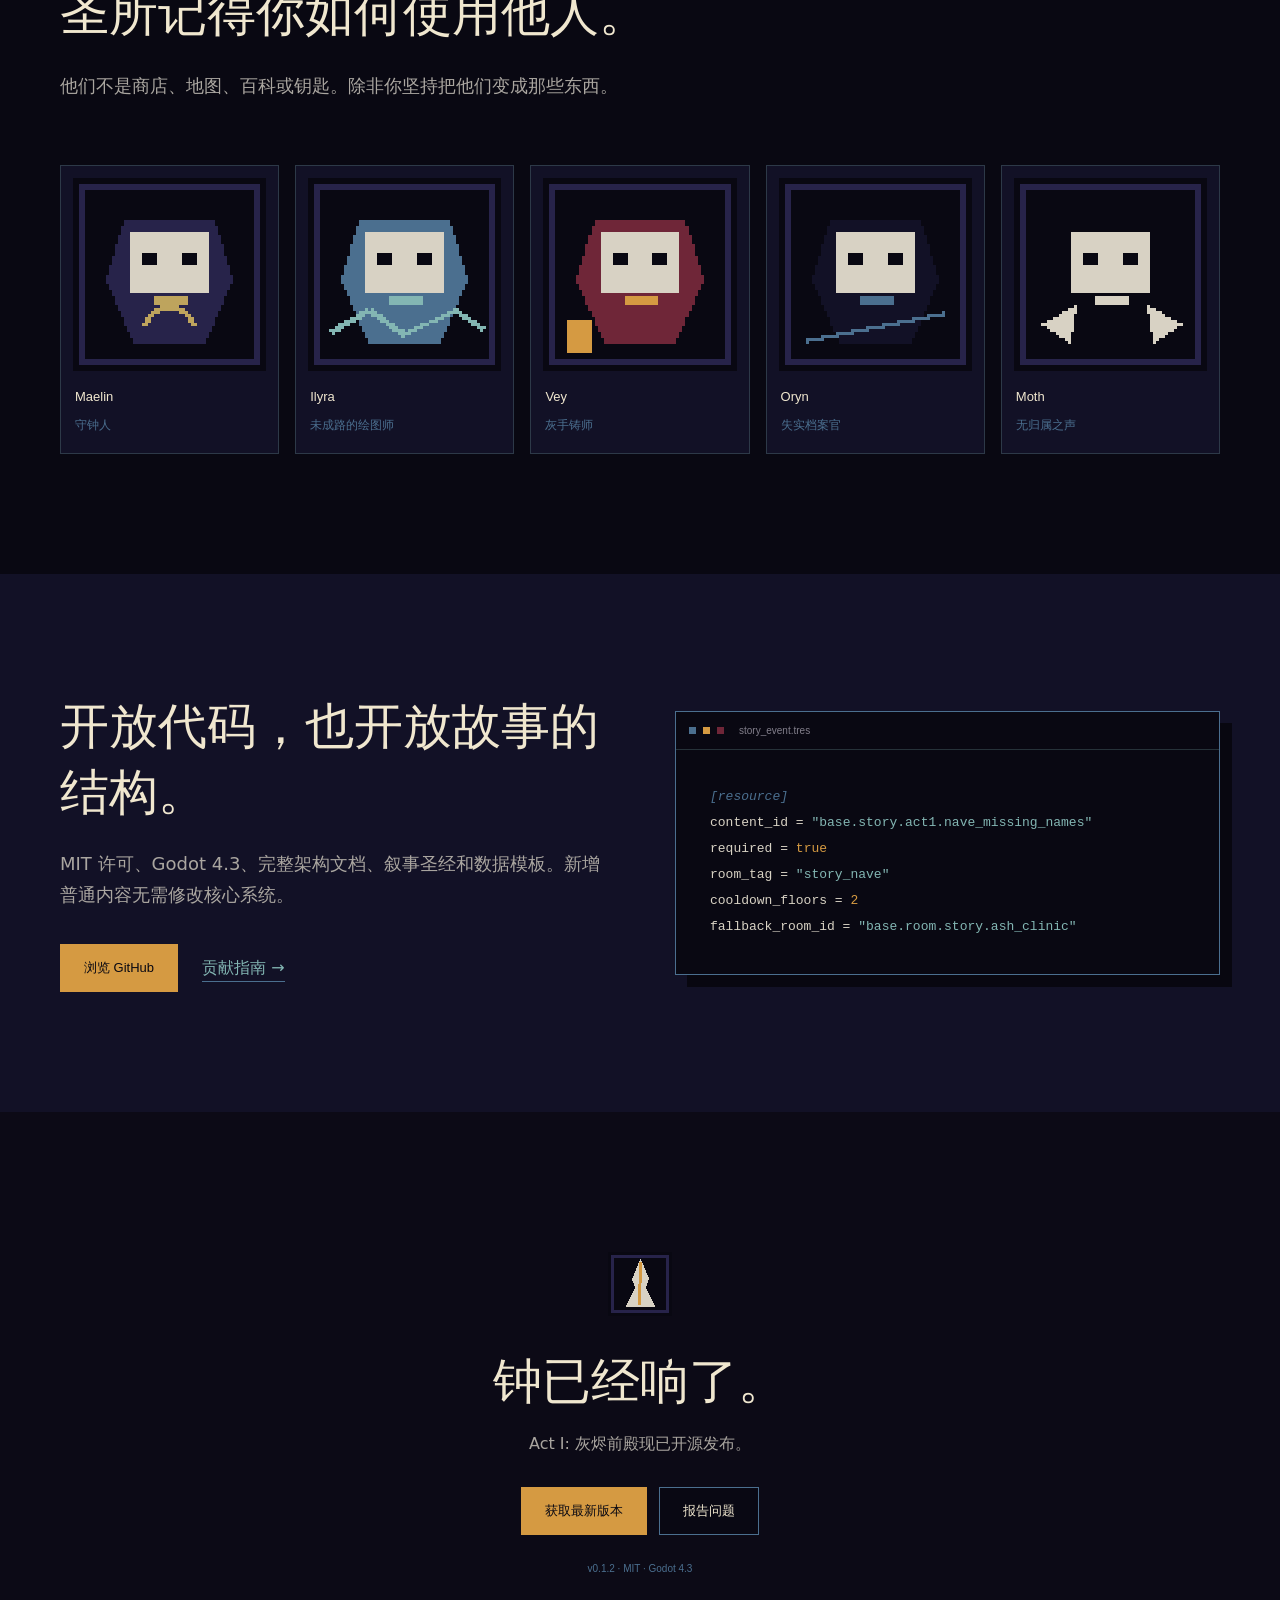
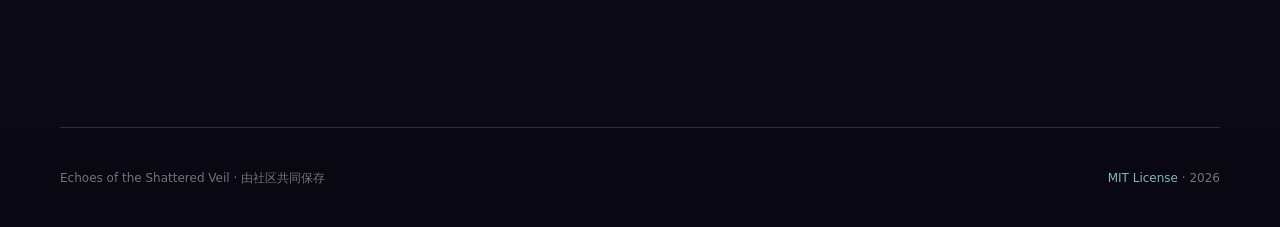
==== commit 71fe62db: "fix: restore start screen input and default English" ====
--- a/site/index.html
+++ b/site/index.html
@@ -41,7 +41,7 @@
         <p class="chinese-title">破碎帷幕的回响</p>
         <p class="hero-copy" data-zh="一座会从你的记忆中重构自身的活体尖塔。一场严格回合制的远征。一个死亡也无法替你逃避的真相。" data-en="A living tower rebuilt from your memories. A strict turn-based descent. A truth even death cannot let you escape.">一座会从你的记忆中重构自身的活体尖塔。一场严格回合制的远征。一个死亡也无法替你逃避的真相。</p>
         <div class="hero-actions">
-          <a class="button primary" href="https://github.com/emptysuns/echoes-of-the-shattered-veil/releases/latest" data-zh="下载 v0.1.1" data-en="Download v0.1.1">下载 v0.1.1</a>
+          <a class="button primary" href="https://github.com/emptysuns/echoes-of-the-shattered-veil/releases/latest" data-zh="下载 v0.1.2" data-en="Download v0.1.2">下载 v0.1.2</a>
           <a class="button secondary" href="https://github.com/emptysuns/echoes-of-the-shattered-veil" data-zh="查看源代码" data-en="View source">查看源代码</a>
         </div>
         <p class="platforms" data-zh="Windows · macOS · Linux · Web · Android" data-en="Windows · macOS · Linux · Web · Android">Windows · macOS · Linux · Web · Android</p>
@@ -79,7 +79,7 @@
         <h2 data-zh="四幕，一份不断改写自身的证词。" data-en="Four Acts. One testimony that keeps revising itself.">四幕，一份不断改写自身的证词。</h2>
       </div>
       <div class="acts">
-        <article class="active"><span>I</span><h3>Ashen Narthex</h3><p>灰烬前殿</p><small data-zh="可玩 · v0.1.1" data-en="Playable · v0.1.1">可玩 · v0.1.1</small></article>
+        <article class="active"><span>I</span><h3>Ashen Narthex</h3><p>灰烬前殿</p><small data-zh="可玩 · v0.1.2" data-en="Playable · v0.1.2">可玩 · v0.1.2</small></article>
         <article><span>II</span><h3>Gilded Ossuary</h3><p>鎏金骨廷</p><small data-zh="王国如何把治疗变成税" data-en="When healing became a tax">王国如何把治疗变成税</small></article>
         <article><span>III</span><h3>Mirror Deep</h3><p>镜渊</p><small data-zh="你由谁开始，又在哪里结束" data-en="Where your source ends—and you begin">你由谁开始，又在哪里结束</small></article>
         <article><span>IV</span><h3>Wound Crown</h3><p>伤冠之巅</p><small data-zh="修复、割断、统治，或合唱" data-en="Mend, sever, rule, or become a chorus">修复、割断、统治，或合唱</small></article>
@@ -130,7 +130,7 @@
         <a class="button primary" href="https://github.com/emptysuns/echoes-of-the-shattered-veil/releases/latest" data-zh="获取最新版本" data-en="Get the latest release">获取最新版本</a>
         <a class="button secondary" href="https://github.com/emptysuns/echoes-of-the-shattered-veil/issues" data-zh="报告问题" data-en="Report an issue">报告问题</a>
       </div>
-      <p class="release-status" aria-live="polite">v0.1.1 · MIT · Godot 4.3</p>
+      <p class="release-status" aria-live="polite">v0.1.2 · MIT · Godot 4.3</p>
     </section>
   </main>
 
